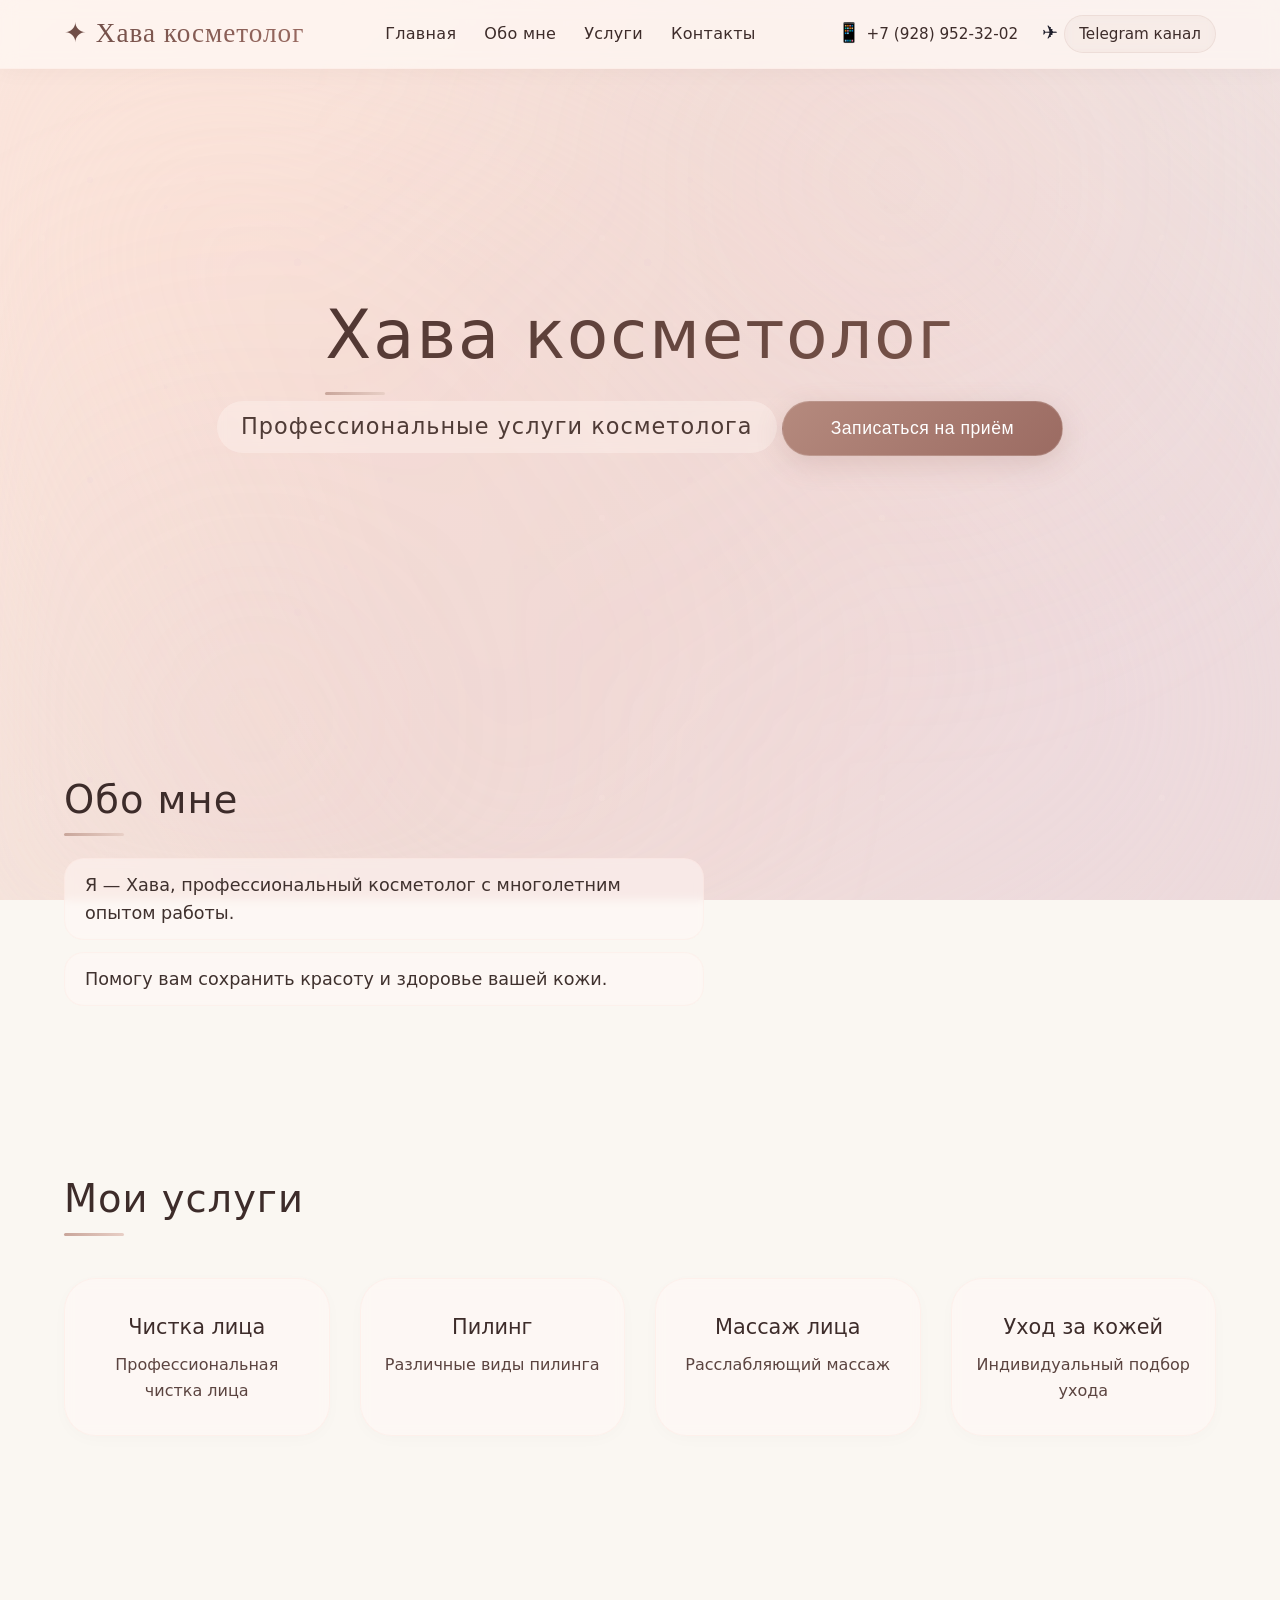
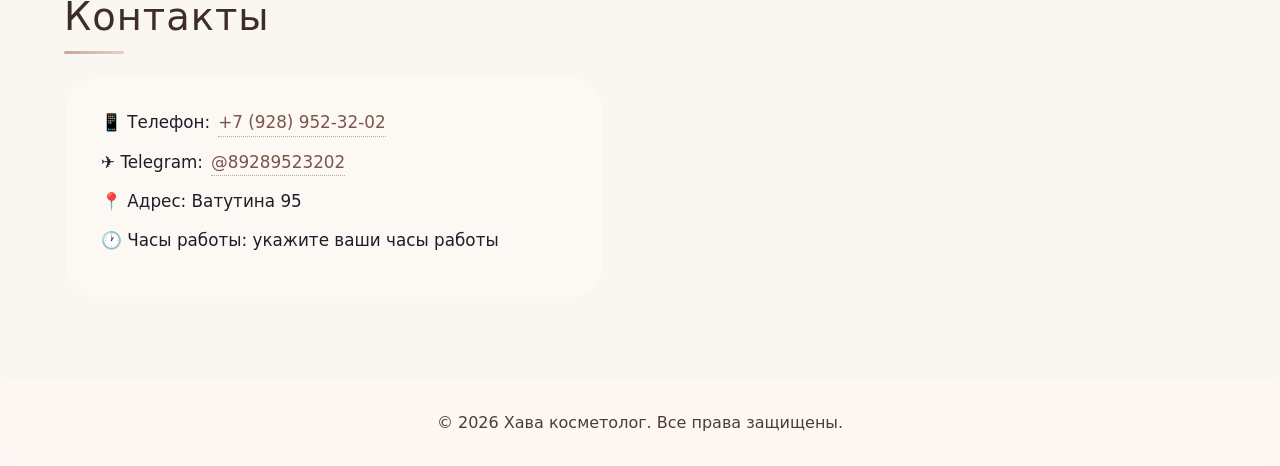
==== about.html @ 1139dc3a "Add files via upload" ====
<!DOCTYPE html>
<html lang="ru">
<head>
    <meta charset="UTF-8">
    <meta name="viewport" content="width=device-width, initial-scale=1.0">
    <title>Хава косметолог</title>
    <style>
        /* ===== RESET & BASE ===== */
        * {
            margin: 0;
            padding: 0;
            box-sizing: border-box;
        }

        body {
            font-family: 'Segoe UI', 'Roboto', system-ui, -apple-system, sans-serif;
            color: #1e1e2a;
            background: #faf7f2;
            line-height: 1.6;
            overflow-x: hidden;
        }

        .container {
            max-width: 1200px;
            margin: 0 auto;
            padding: 0 24px;
        }

        /* ===== АНИМИРОВАННЫЙ ФОН (косметологический вайб) ===== */
        .background-animation {
            position: fixed;
            top: 0;
            left: 0;
            width: 100%;
            height: 100%;
            z-index: -2;
            overflow: hidden;
            background: linear-gradient(145deg, #f9f0eb 0%, #f1e4dd 100%);
        }

        /* плавные переливающиеся пятна — как косметические масла */
        .gradient-bg {
            position: absolute;
            top: -20%;
            left: -10%;
            width: 120%;
            height: 140%;
            background: radial-gradient(circle at 20% 30%, rgba(255, 215, 200, 0.5) 0%, rgba(245, 195, 180, 0.2) 40%, transparent 70%),
                        radial-gradient(circle at 80% 70%, rgba(230, 200, 220, 0.4) 0%, rgba(210, 180, 200, 0.15) 50%, transparent 70%),
                        radial-gradient(circle at 40% 80%, rgba(255, 235, 220, 0.3) 0%, transparent 60%);
            filter: blur(70px);
            animation: floatGradient 18s ease-in-out infinite alternate;
        }

        @keyframes floatGradient {
            0% { transform: translate(0, 0) scale(1) rotate(0deg); }
            33% { transform: translate(4%, -3%) scale(1.05) rotate(2deg); }
            66% { transform: translate(-3%, 4%) scale(0.95) rotate(-2deg); }
            100% { transform: translate(2%, -2%) scale(1.02) rotate(1deg); }
        }

        /* частицы — как невесомые капли или микрокапсулы */
        .particles {
            position: absolute;
            top: 0;
            left: 0;
            width: 100%;
            height: 100%;
            background-image:
                radial-gradient(circle at 10% 20%, rgba(255, 220, 210, 0.25) 2px, transparent 2px),
                radial-gradient(circle at 30% 60%, rgba(240, 210, 220, 0.2) 3px, transparent 3px),
                radial-gradient(circle at 70% 30%, rgba(250, 230, 225, 0.2) 2px, transparent 2px),
                radial-gradient(circle at 85% 75%, rgba(235, 205, 215, 0.2) 4px, transparent 4px),
                radial-gradient(circle at 15% 85%, rgba(255, 240, 230, 0.15) 3px, transparent 3px),
                radial-gradient(circle at 50% 45%, rgba(245, 215, 210, 0.1) 5px, transparent 5px),
                radial-gradient(circle at 92% 15%, rgba(230, 200, 210, 0.15) 2px, transparent 2px);
            background-size: 200px 200px, 300px 300px, 250px 250px, 350px 350px, 280px 280px, 400px 400px, 180px 180px;
            background-repeat: repeat;
            opacity: 0.7;
            animation: driftParticles 40s linear infinite;
        }

        @keyframes driftParticles {
            0% { background-position: 0 0, 0 0, 0 0, 0 0, 0 0, 0 0, 0 0; }
            100% { background-position: 400px 300px, -300px 400px, 500px -200px, -400px 500px, 200px -300px, -500px 200px, 300px 400px; }
        }

        /* Дополнительный слой с мягкими окружностями, как флер */
        .background-animation::after {
            content: '';
            position: absolute;
            top: 0;
            left: 0;
            width: 100%;
            height: 100%;
            background: radial-gradient(circle at 70% 20%, rgba(255, 215, 200, 0.1) 0%, transparent 50%),
                        radial-gradient(circle at 20% 80%, rgba(230, 200, 215, 0.1) 0%, transparent 50%);
            filter: blur(40px);
            pointer-events: none;
        }

        /* ===== HEADER ===== */
        .header {
            background: rgba(255, 248, 245, 0.75);
            backdrop-filter: blur(8px);
            -webkit-backdrop-filter: blur(8px);
            box-shadow: 0 4px 20px rgba(0, 0, 0, 0.03);
            border-bottom: 1px solid rgba(255, 220, 210, 0.2);
            position: sticky;
            top: 0;
            z-index: 50;
            padding: 12px 0;
        }

        .header-content {
            display: flex;
            align-items: center;
            justify-content: space-between;
            flex-wrap: wrap;
            gap: 16px;
        }

        .logo h1 {
            font-size: 1.7rem;
            font-weight: 300;
            letter-spacing: 1px;
            color: #3d2c2a;
            background: linear-gradient(135deg, #6b4a44, #9b6b62);
            -webkit-background-clip: text;
            -webkit-text-fill-color: transparent;
            background-clip: text;
            font-family: 'Georgia', serif;
        }

        .nav-list {
            display: flex;
            list-style: none;
            gap: 28px;
        }

        .nav-list a {
            text-decoration: none;
            color: #3d2c2a;
            font-weight: 400;
            font-size: 1rem;
            padding: 6px 0;
            border-bottom: 2px solid transparent;
            transition: 0.25s ease;
            letter-spacing: 0.3px;
        }

        .nav-list a:hover {
            border-bottom-color: #b58a7e;
            color: #7a554b;
        }

        .header-contacts {
            display: flex;
            align-items: center;
            gap: 24px;
            flex-wrap: wrap;
        }

        .contact-item {
            display: flex;
            align-items: center;
            gap: 6px;
        }

        .contact-icon {
            font-size: 1.2rem;
        }

        .phone, .telegram {
            text-decoration: none;
            color: #3d2c2a;
            font-weight: 400;
            transition: color 0.2s;
            font-size: 0.95rem;
        }

        .phone:hover, .telegram:hover {
            color: #a06b5e;
        }

        .telegram {
            background: rgba(200, 170, 160, 0.15);
            padding: 6px 14px;
            border-radius: 40px;
            font-weight: 400;
            backdrop-filter: blur(4px);
            border: 1px solid rgba(200, 170, 160, 0.2);
        }

        .telegram:hover {
            background: rgba(200, 170, 160, 0.25);
        }

        .mobile-menu-btn {
            display: none;
            flex-direction: column;
            gap: 5px;
            background: transparent;
            border: none;
            cursor: pointer;
            padding: 6px;
        }

        .mobile-menu-btn span {
            width: 28px;
            height: 2.5px;
            background: #3d2c2a;
            border-radius: 4px;
            transition: 0.2s;
        }

        /* ===== SECTIONS ===== */
        .section {
            padding: 70px 0 80px;
            position: relative;
        }

        .section h2 {
            font-size: 2.4rem;
            font-weight: 300;
            letter-spacing: 1px;
            margin-bottom: 28px;
            color: #3d2c2a;
            position: relative;
            display: inline-block;
        }

        .section h2::after {
            content: '';
            position: absolute;
            bottom: -6px;
            left: 0;
            width: 60px;
            height: 3px;
            background: linear-gradient(90deg, #c9a69b, #e8cfc6);
            border-radius: 4px;
        }

        .hero {
            min-height: 70vh;
            display: flex;
            align-items: center;
            justify-content: center;
            text-align: center;
            padding: 40px 0;
        }

        .hero h2 {
            font-size: 4.2rem;
            font-weight: 300;
            letter-spacing: 2px;
            margin-bottom: 12px;
            background: linear-gradient(145deg, #4d3430, #7a554b);
            -webkit-background-clip: text;
            -webkit-text-fill-color: transparent;
            background-clip: text;
        }

        .hero p {
            font-size: 1.4rem;
            color: #4f3b36;
            font-weight: 300;
            margin-bottom: 32px;
            background: rgba(255, 245, 240, 0.4);
            backdrop-filter: blur(4px);
            padding: 8px 24px;
            display: inline-block;
            border-radius: 60px;
            letter-spacing: 1px;
        }

        .cta-btn {
            background: linear-gradient(135deg, #b58a7e, #9b6b62);
            border: none;
            padding: 16px 48px;
            font-size: 1.1rem;
            font-weight: 400;
            color: #fff;
            border-radius: 60px;
            cursor: pointer;
            transition: 0.25s ease;
            box-shadow: 0 8px 28px rgba(150, 100, 90, 0.2);
            letter-spacing: 0.5px;
            backdrop-filter: blur(4px);
            border: 1px solid rgba(255, 255, 255, 0.15);
        }

        .cta-btn:hover {
            transform: scale(1.02);
            box-shadow: 0 12px 34px rgba(130, 85, 75, 0.3);
            background: linear-gradient(135deg, #c49a8e, #a8756a);
        }

        /* about / services / contact */
        #about p {
            max-width: 640px;
            font-size: 1.1rem;
            color: #3f312e;
            background: rgba(255, 248, 245, 0.5);
            backdrop-filter: blur(4px);
            padding: 12px 20px;
            border-radius: 20px;
            margin-bottom: 12px;
            border: 1px solid rgba(255, 220, 210, 0.2);
        }

        .services-grid {
            display: grid;
            grid-template-columns: repeat(auto-fit, minmax(200px, 1fr));
            gap: 30px;
            margin-top: 20px;
        }

        .service-card {
            background: rgba(255, 248, 245, 0.5);
            backdrop-filter: blur(6px);
            -webkit-backdrop-filter: blur(6px);
            border: 1px solid rgba(255, 220, 210, 0.25);
            border-radius: 32px;
            padding: 32px 20px;
            text-align: center;
            transition: 0.3s ease;
            box-shadow: 0 4px 16px rgba(0, 0, 0, 0.02);
        }

        .service-card:hover {
            transform: translateY(-6px);
            background: rgba(255, 248, 245, 0.75);
            border-color: rgba(200, 170, 160, 0.4);
            box-shadow: 0 12px 32px rgba(130, 100, 90, 0.08);
        }

        .service-card h3 {
            font-size: 1.3rem;
            font-weight: 400;
            color: #3d2c2a;
            margin-bottom: 8px;
        }

        .service-card p {
            color: #5b4440;
            font-weight: 300;
        }

        .contact-info {
            background: rgba(255, 248, 245, 0.45);
            backdrop-filter: blur(6px);
            border-radius: 32px;
            padding: 32px 36px;
            max-width: 540px;
            border: 1px solid rgba(255, 220, 210, 0.2);
        }

        .contact-info p {
            margin-bottom: 12px;
            font-size: 1.05rem;
            display: flex;
            align-items: center;
            gap: 8px;
            flex-wrap: wrap;
        }

        .contact-info a {
            color: #7a554b;
            text-decoration: none;
            border-bottom: 1px dotted #c9a69b;
            transition: 0.2s;
        }

        .contact-info a:hover {
            color: #4d3430;
            border-bottom-color: #7a554b;
        }

        /* ===== FOOTER ===== */
        .footer {
            background: rgba(255, 248, 245, 0.5);
            backdrop-filter: blur(6px);
            border-top: 1px solid rgba(255, 220, 210, 0.2);
            padding: 30px 0;
            text-align: center;
            color: #4f3b36;
            font-weight: 300;
        }

        /* ===== RESPONSIVE ===== */
        @media (max-width: 992px) {
            .header-content {
                flex-wrap: wrap;
                gap: 12px;
            }
            .nav-list {
                gap: 16px;
            }
            .hero h2 {
                font-size: 3.2rem;
            }
        }

        @media (max-width: 768px) {
            .mobile-menu-btn {
                display: flex;
            }
            .nav {
                display: none;
                width: 100%;
                order: 3;
            }
            .nav.open {
                display: block;
            }
            .nav-list {
                flex-direction: column;
                align-items: center;
                padding: 16px 0;
                gap: 12px;
            }
            .header-contacts {
                gap: 12px;
            }
            .hero h2 {
                font-size: 2.6rem;
            }
            .hero p {
                font-size: 1.1rem;
                padding: 6px 16px;
            }
            .section {
                padding: 50px 0 60px;
            }
            .contact-info {
                padding: 24px 20px;
            }
        }

        @media (max-width: 480px) {
            .logo h1 {
                font-size: 1.3rem;
            }
            .phone, .telegram {
                font-size: 0.85rem;
            }
            .cta-btn {
                padding: 14px 32px;
                font-size: 1rem;
            }
        }
    </style>
</head>
<body>
    <!-- Анимированный фон -->
    <div class="background-animation">
        <div class="gradient-bg"></div>
        <div class="particles"></div>
    </div>

    <!-- Шапка сайта -->
    <header class="header">
        <div class="container">
            <div class="header-content">
                <div class="logo">
                    <h1>✦ Хава косметолог</h1>
                </div>

                <nav class="nav" id="mainNav">
                    <ul class="nav-list">
                        <li><a href="#home">Главная</a></li>
                        <li><a href="#about">Обо мне</a></li>
                        <li><a href="#services">Услуги</a></li>
                        <li><a href="#contact">Контакты</a></li>
                    </ul>
                </nav>

                <div class="header-contacts">
                    <div class="contact-item">
                        <span class="contact-icon">📱</span>
                        <a href="tel:+79289523202" class="phone">+7 (928) 952-32-02</a>
                    </div>
                    <div class="contact-item">
                        <span class="contact-icon">✈️</span>
                        <a href="https://t.me/your_telegram_channel" target="_blank" class="telegram">
                            Telegram канал
                        </a>
                    </div>
                </div>

                <button class="mobile-menu-btn" id="mobileMenuBtn" aria-label="Меню">
                    <span></span>
                    <span></span>
                    <span></span>
                </button>
            </div>
        </div>
    </header>

    <!-- Основной контент -->
    <main class="main-content">
        <section id="home" class="section hero">
            <div class="container">
                <h2>Хава косметолог</h2>
                <p>Профессиональные услуги косметолога</p>
                <button class="cta-btn" onclick="contactMe()">Записаться на приём</button>
            </div>
        </section>

        <section id="about" class="section">
            <div class="container">
                <h2>Обо мне</h2>
                <p>Я — Хава, профессиональный косметолог с многолетним опытом работы.</p>
                <p>Помогу вам сохранить красоту и здоровье вашей кожи.</p>
            </div>
        </section>

        <section id="services" class="section">
            <div class="container">
                <h2>Мои услуги</h2>
                <div class="services-grid">
                    <div class="service-card">
                        <h3>Чистка лица</h3>
                        <p>Профессиональная чистка лица</p>
                    </div>
                    <div class="service-card">
                        <h3>Пилинг</h3>
                        <p>Различные виды пилинга</p>
                    </div>
                    <div class="service-card">
                        <h3>Массаж лица</h3>
                        <p>Расслабляющий массаж</p>
                    </div>
                    <div class="service-card">
                        <h3>Уход за кожей</h3>
                        <p>Индивидуальный подбор ухода</p>
                    </div>
                </div>
            </div>
        </section>

        <section id="contact" class="section">
            <div class="container">
                <h2>Контакты</h2>
                <div class="contact-info">
                    <p>📱 Телефон: <a href="tel:+79289523202">+7 (928) 952-32-02</a></p>
                    <p>✈️ Telegram: <a href="https://t.me/89289523202" target="_blank">@89289523202</a></p>
                    <p>📍 Адрес: Ватутина 95 </p>
                    <p>🕐 Часы работы: укажите ваши часы работы</p>
                </div>
            </div>
        </section>
    </main>

    <!-- Подвал сайта -->
    <footer class="footer">
        <div class="container">
            <p>&copy; 2026 Хава косметолог. Все права защищены.</p>
        </div>
    </footer>

    <script>
        // Мобильное меню
        const mobileBtn = document.getElementById('mobileMenuBtn');
        const nav = document.getElementById('mainNav');

        mobileBtn.addEventListener('click', function() {
            nav.classList.toggle('open');
        });

        // Закрываем меню при клике на ссылку
        document.querySelectorAll('.nav-list a').forEach(link => {
            link.addEventListener('click', () => {
                nav.classList.remove('open');
            });
        });

        // Функция для кнопки "Записаться"
        function contactMe() {
            const contactSection = document.getElementById('contact');
            if (contactSection) {
                contactSection.scrollIntoView({ behavior: 'smooth' });
            }
        }

        // Плавный скролл для всех якорных ссылок
        document.querySelectorAll('a[href^="#"]').forEach(anchor => {
            anchor.addEventListener('click', function(e) {
                const targetId = this.getAttribute('href');
                if (targetId === '#') return;
                const target = document.querySelector(targetId);
                if (target) {
                    e.preventDefault();
                    target.scrollIntoView({ behavior: 'smooth' });
                }
            });
        });
    </script>
</body>
</html>
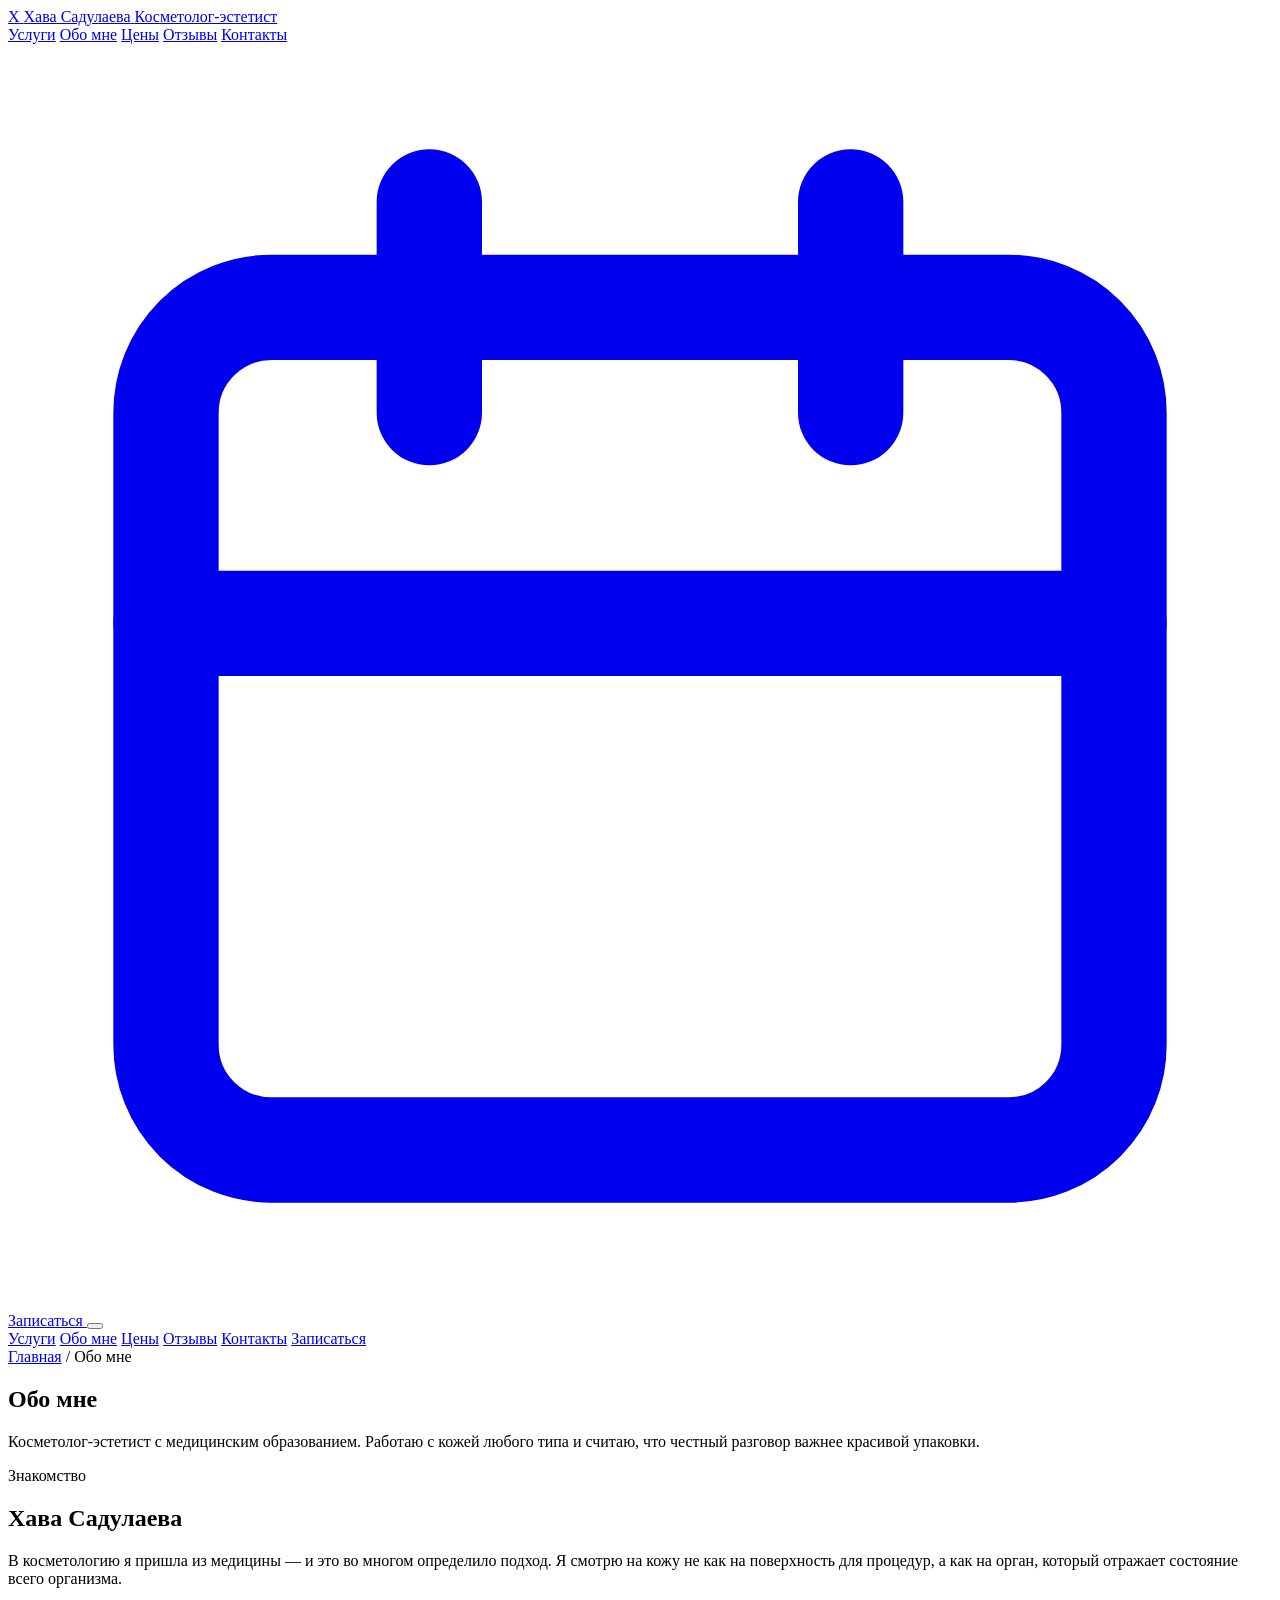
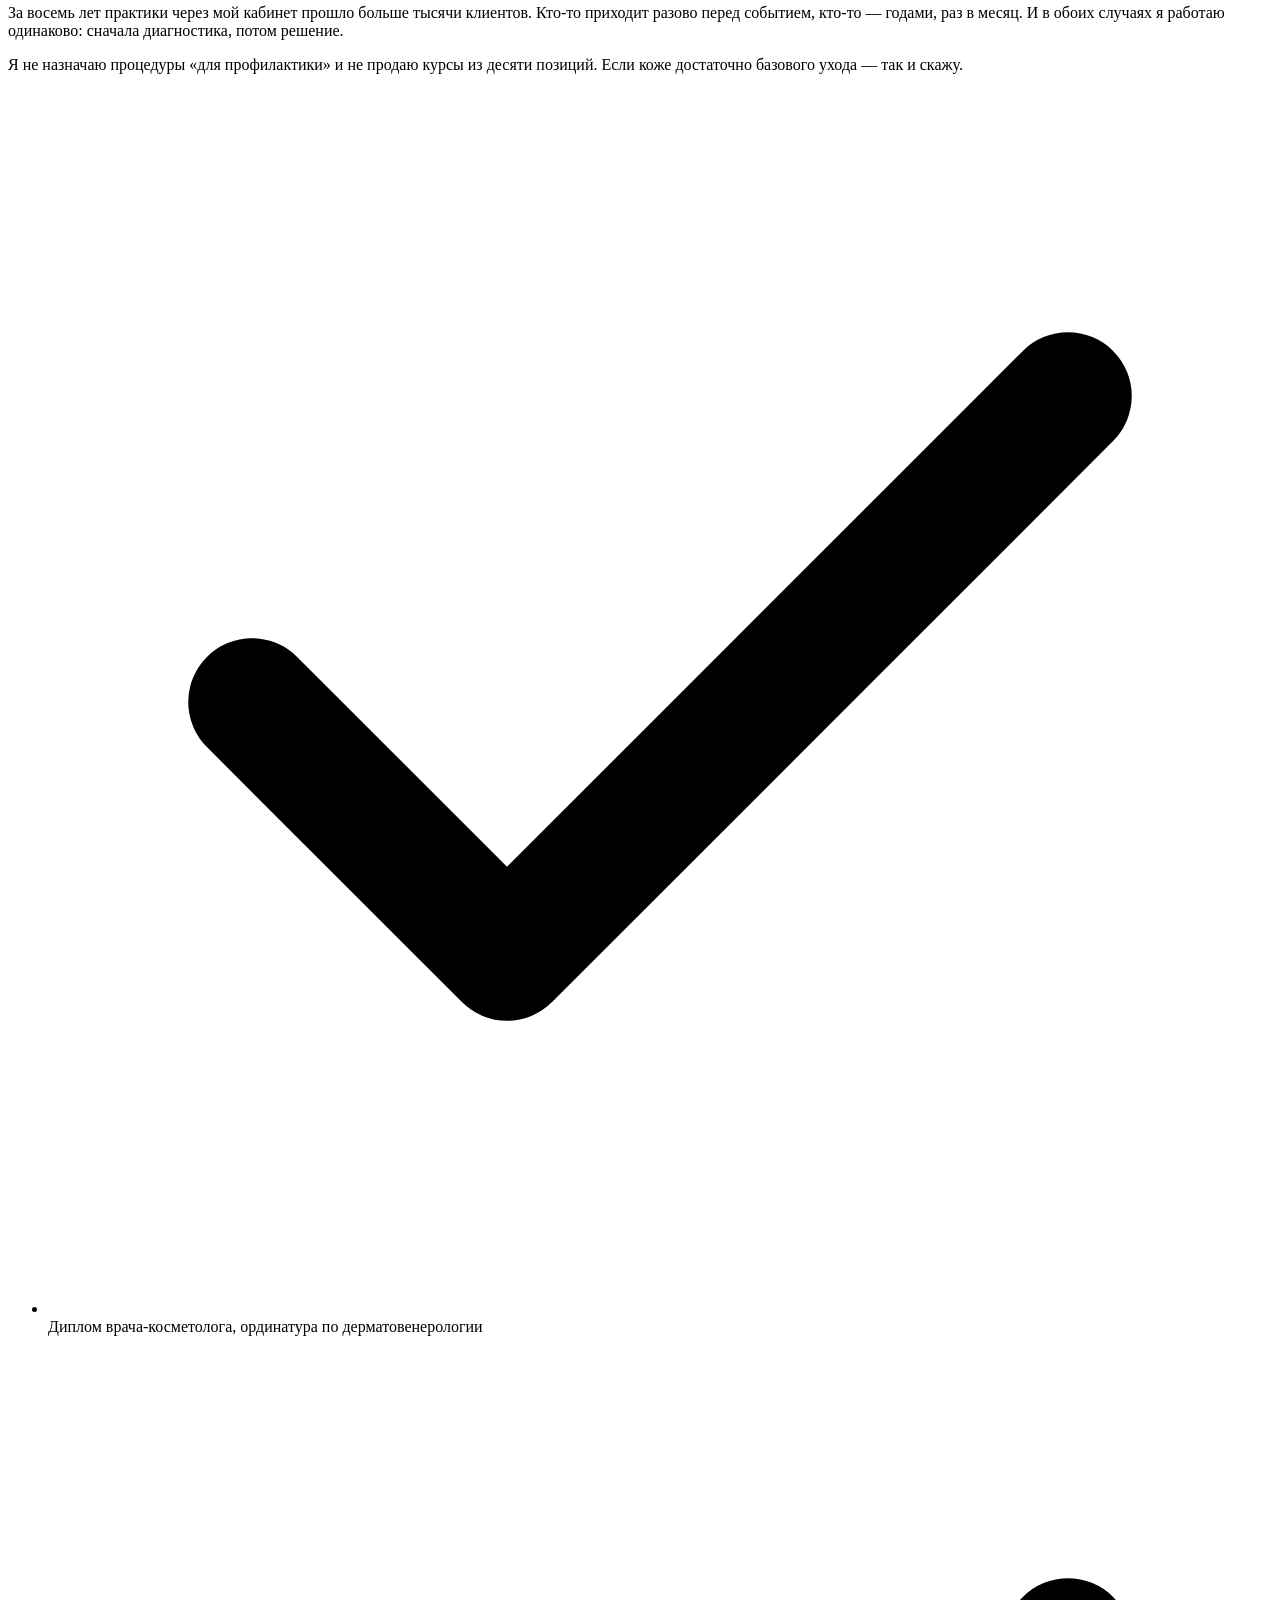
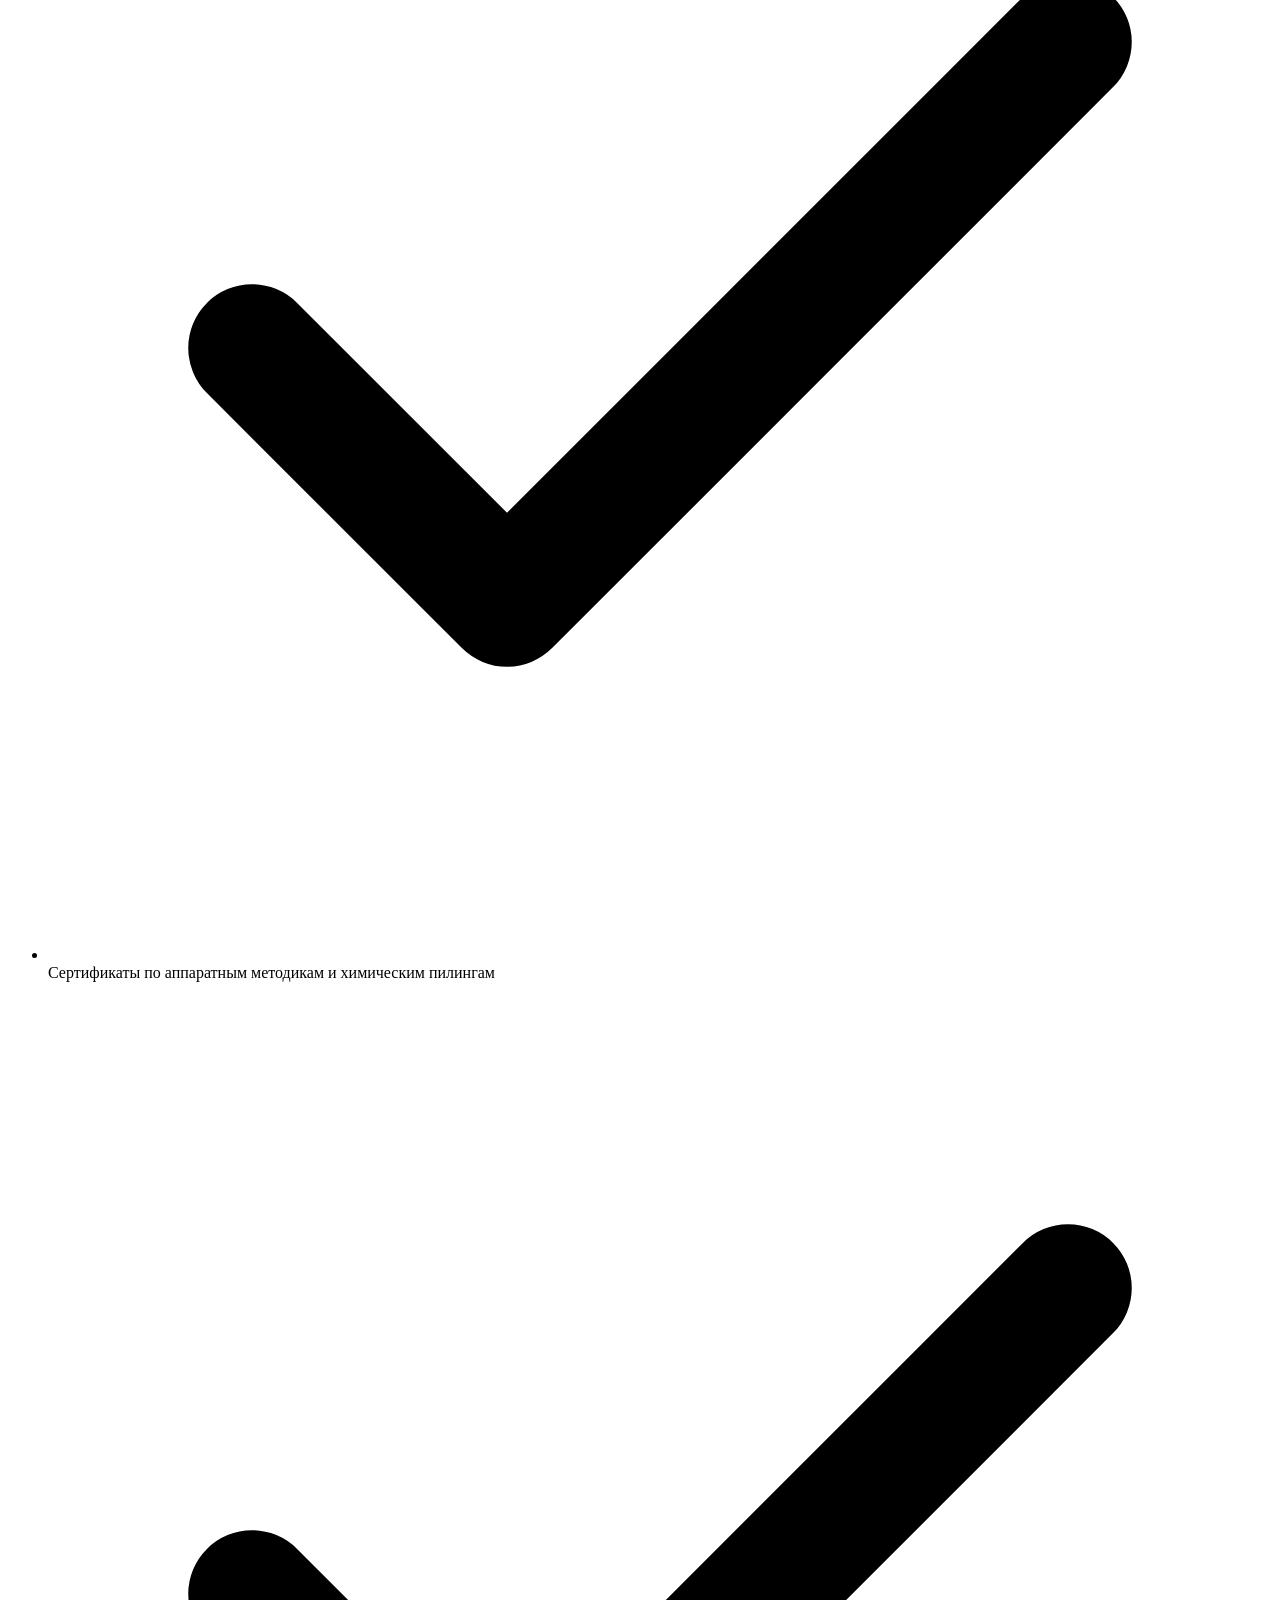
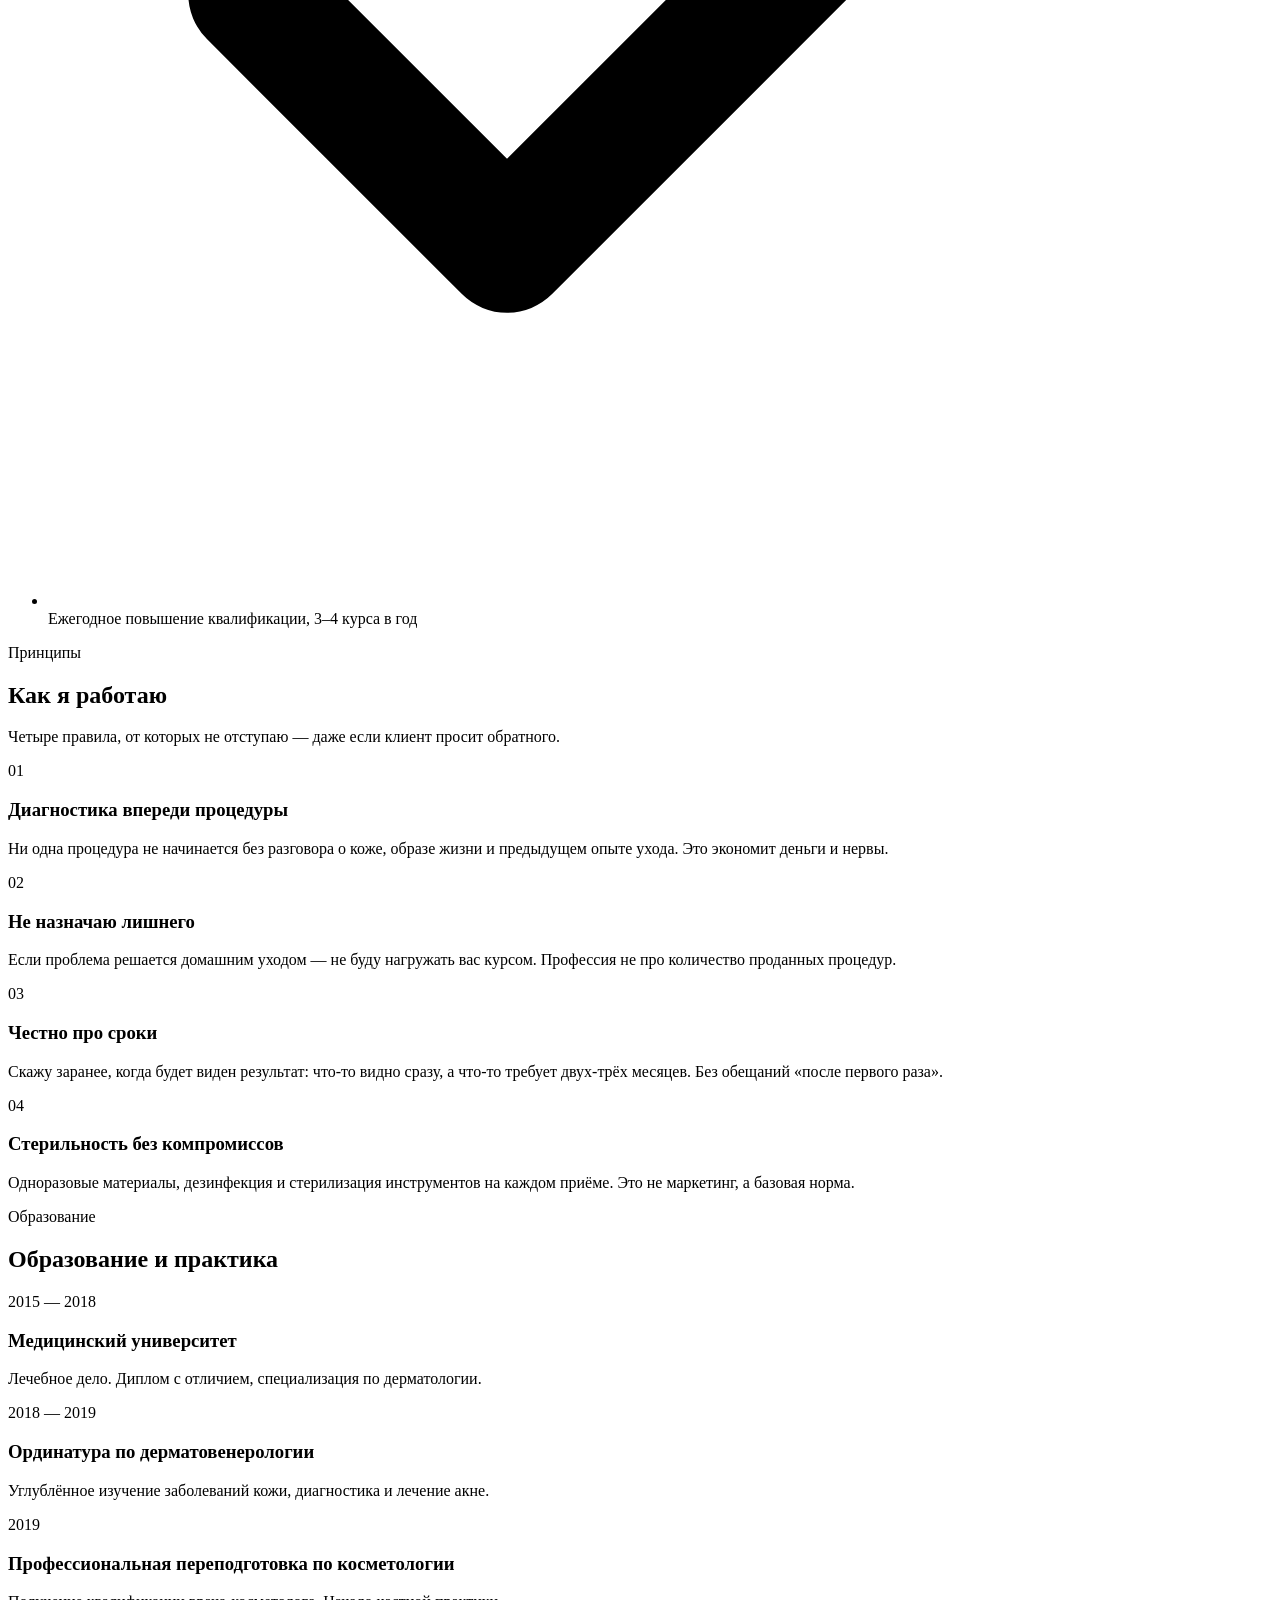
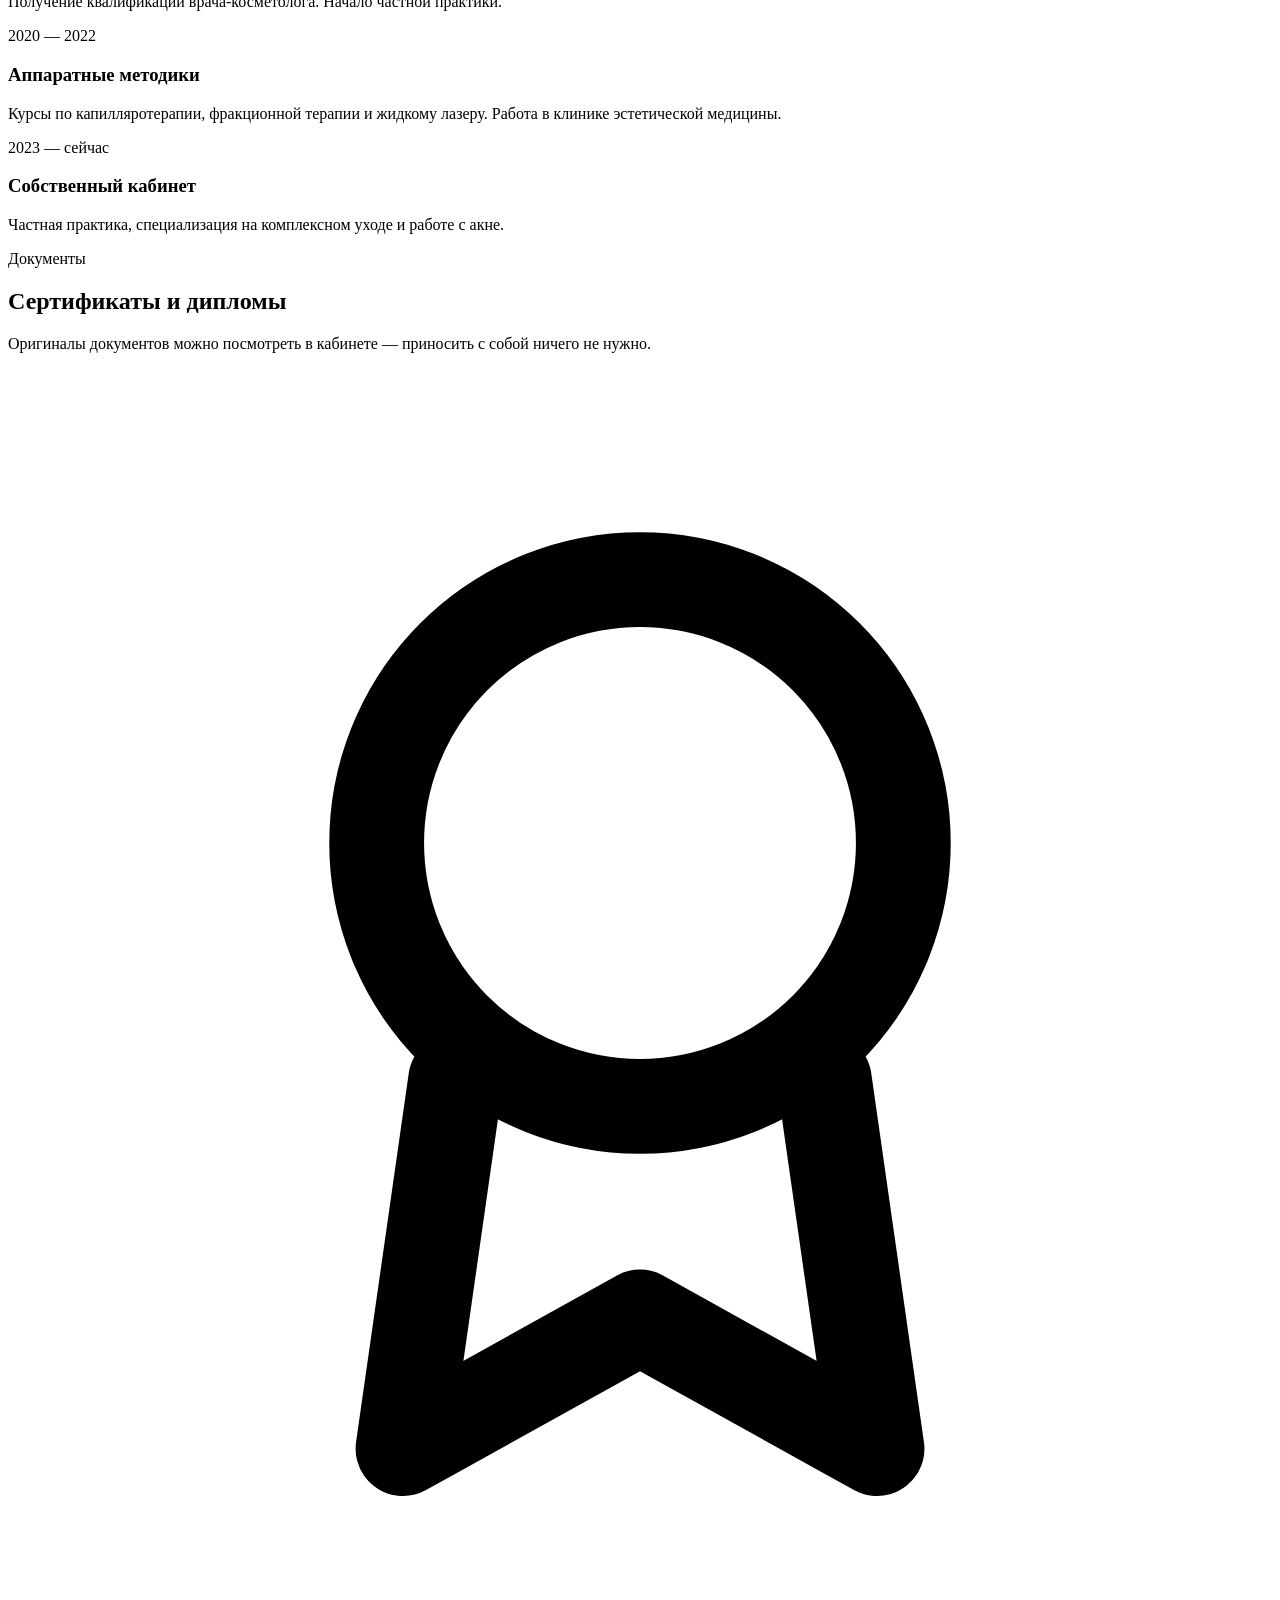
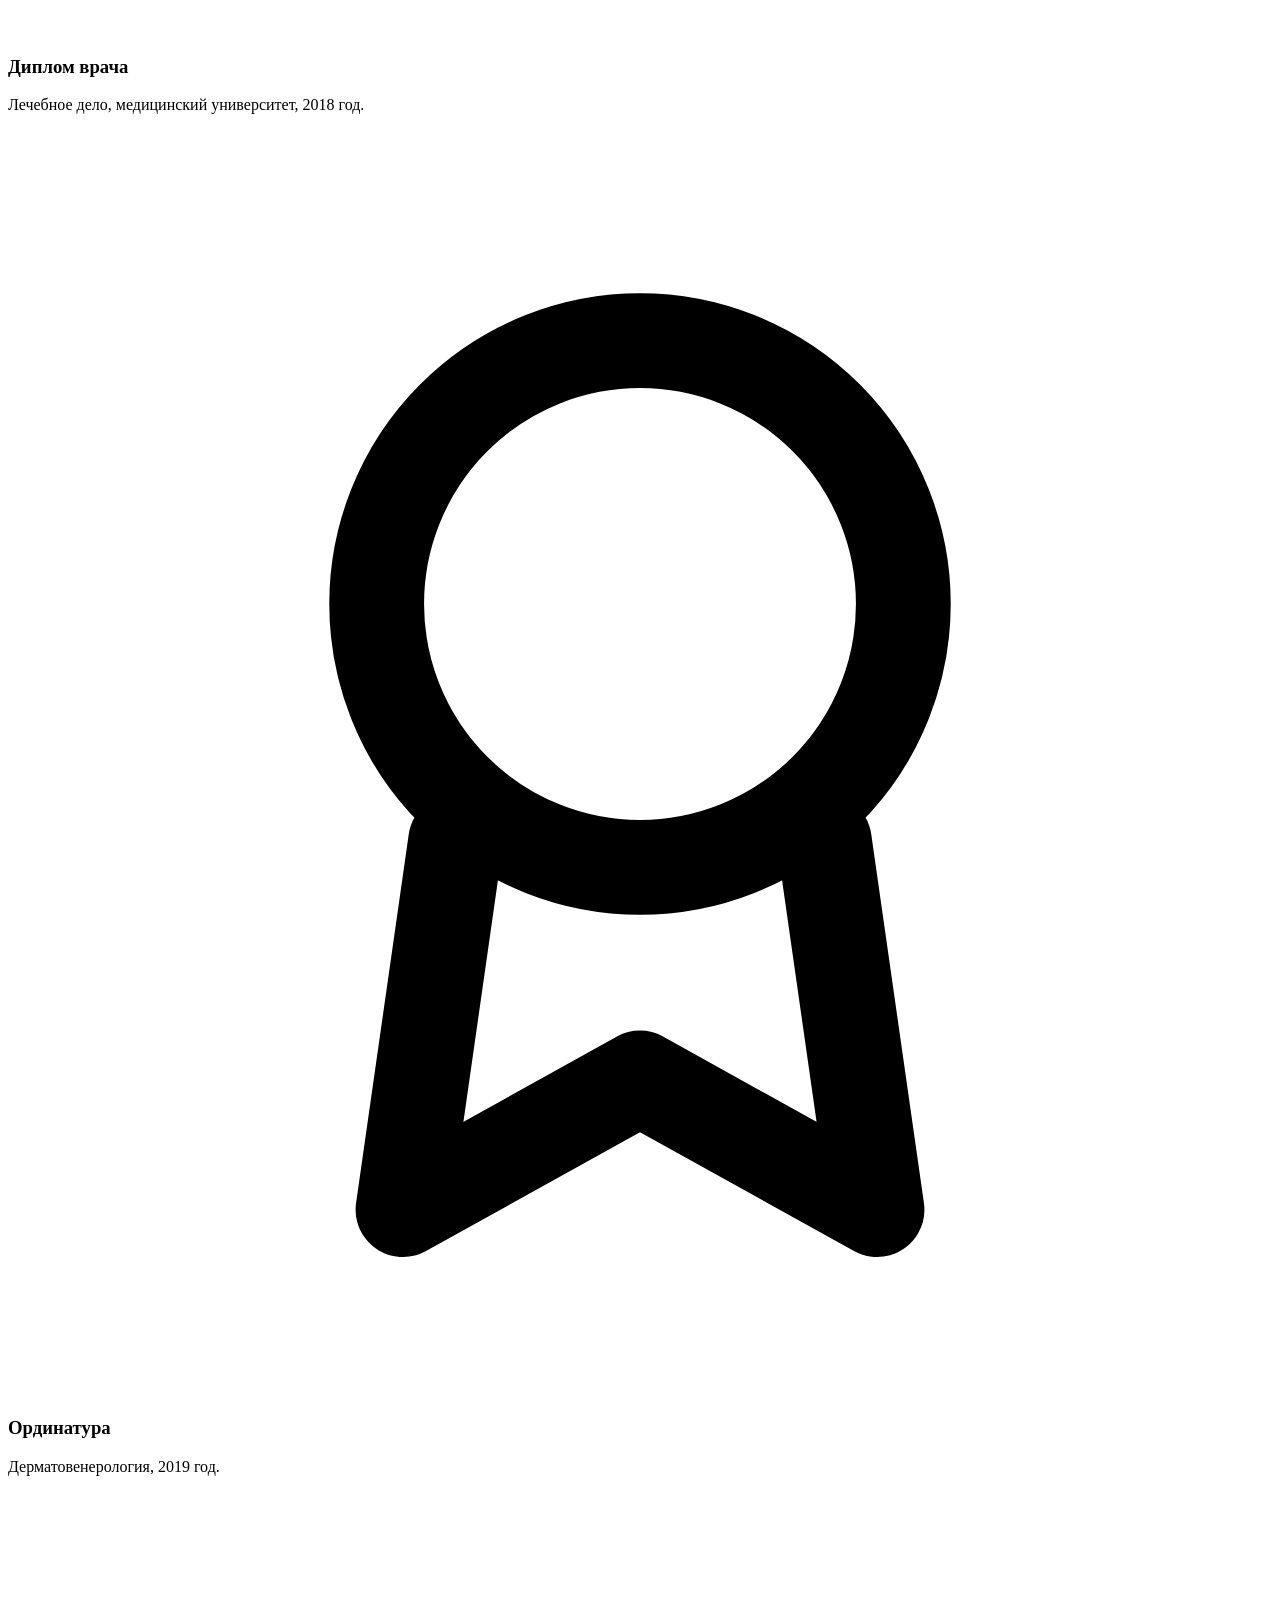
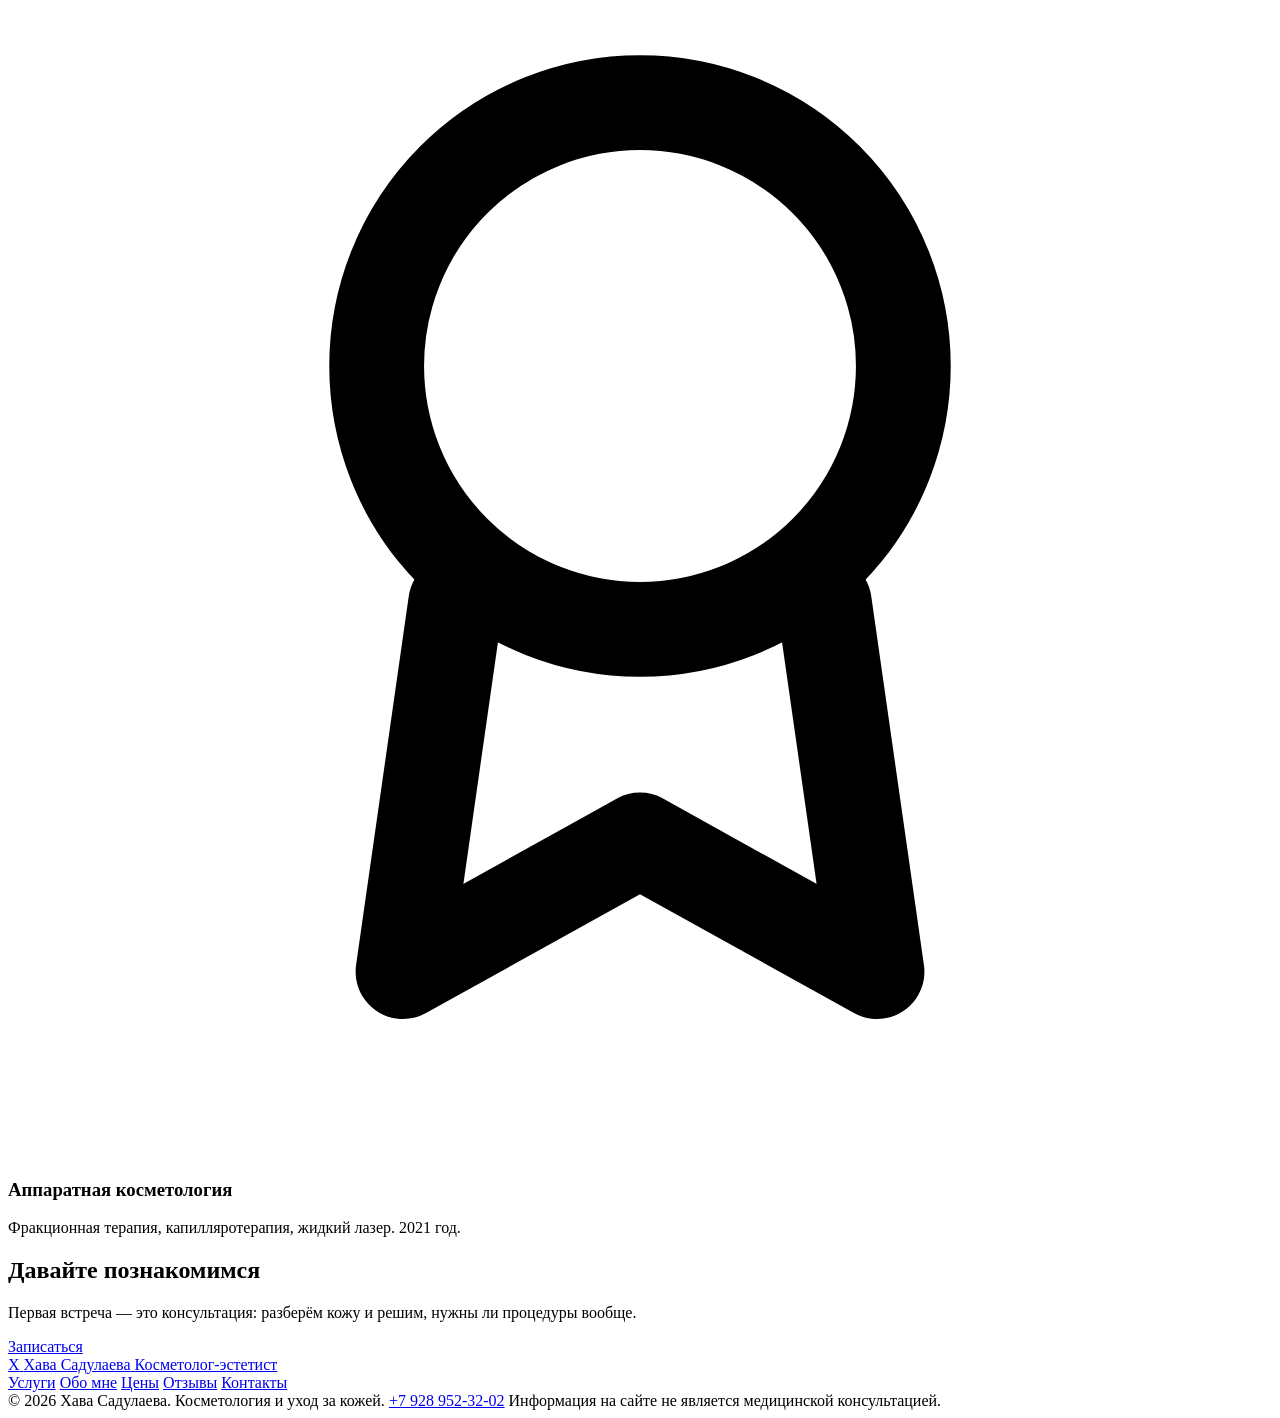
==== commit ba01b179: "Add files via upload" ====
--- a/about.html
+++ b/about.html
@@ -1,601 +1,284 @@
-<!DOCTYPE html>
-<html lang="ru">
-<head>
-    <meta charset="UTF-8">
-    <meta name="viewport" content="width=device-width, initial-scale=1.0">
-    <title>Хава косметолог</title>
-    <style>
-        /* ===== RESET & BASE ===== */
-        * {
-            margin: 0;
-            padding: 0;
-            box-sizing: border-box;
-        }
-
-        body {
-            font-family: 'Segoe UI', 'Roboto', system-ui, -apple-system, sans-serif;
-            color: #1e1e2a;
-            background: #faf7f2;
-            line-height: 1.6;
-            overflow-x: hidden;
-        }
-
-        .container {
-            max-width: 1200px;
-            margin: 0 auto;
-            padding: 0 24px;
-        }
-
-        /* ===== АНИМИРОВАННЫЙ ФОН (косметологический вайб) ===== */
-        .background-animation {
-            position: fixed;
-            top: 0;
-            left: 0;
-            width: 100%;
-            height: 100%;
-            z-index: -2;
-            overflow: hidden;
-            background: linear-gradient(145deg, #f9f0eb 0%, #f1e4dd 100%);
-        }
-
-        /* плавные переливающиеся пятна — как косметические масла */
-        .gradient-bg {
-            position: absolute;
-            top: -20%;
-            left: -10%;
-            width: 120%;
-            height: 140%;
-            background: radial-gradient(circle at 20% 30%, rgba(255, 215, 200, 0.5) 0%, rgba(245, 195, 180, 0.2) 40%, transparent 70%),
-                        radial-gradient(circle at 80% 70%, rgba(230, 200, 220, 0.4) 0%, rgba(210, 180, 200, 0.15) 50%, transparent 70%),
-                        radial-gradient(circle at 40% 80%, rgba(255, 235, 220, 0.3) 0%, transparent 60%);
-            filter: blur(70px);
-            animation: floatGradient 18s ease-in-out infinite alternate;
-        }
-
-        @keyframes floatGradient {
-            0% { transform: translate(0, 0) scale(1) rotate(0deg); }
-            33% { transform: translate(4%, -3%) scale(1.05) rotate(2deg); }
-            66% { transform: translate(-3%, 4%) scale(0.95) rotate(-2deg); }
-            100% { transform: translate(2%, -2%) scale(1.02) rotate(1deg); }
-        }
-
-        /* частицы — как невесомые капли или микрокапсулы */
-        .particles {
-            position: absolute;
-            top: 0;
-            left: 0;
-            width: 100%;
-            height: 100%;
-            background-image:
-                radial-gradient(circle at 10% 20%, rgba(255, 220, 210, 0.25) 2px, transparent 2px),
-                radial-gradient(circle at 30% 60%, rgba(240, 210, 220, 0.2) 3px, transparent 3px),
-                radial-gradient(circle at 70% 30%, rgba(250, 230, 225, 0.2) 2px, transparent 2px),
-                radial-gradient(circle at 85% 75%, rgba(235, 205, 215, 0.2) 4px, transparent 4px),
-                radial-gradient(circle at 15% 85%, rgba(255, 240, 230, 0.15) 3px, transparent 3px),
-                radial-gradient(circle at 50% 45%, rgba(245, 215, 210, 0.1) 5px, transparent 5px),
-                radial-gradient(circle at 92% 15%, rgba(230, 200, 210, 0.15) 2px, transparent 2px);
-            background-size: 200px 200px, 300px 300px, 250px 250px, 350px 350px, 280px 280px, 400px 400px, 180px 180px;
-            background-repeat: repeat;
-            opacity: 0.7;
-            animation: driftParticles 40s linear infinite;
-        }
-
-        @keyframes driftParticles {
-            0% { background-position: 0 0, 0 0, 0 0, 0 0, 0 0, 0 0, 0 0; }
-            100% { background-position: 400px 300px, -300px 400px, 500px -200px, -400px 500px, 200px -300px, -500px 200px, 300px 400px; }
-        }
-
-        /* Дополнительный слой с мягкими окружностями, как флер */
-        .background-animation::after {
-            content: '';
-            position: absolute;
-            top: 0;
-            left: 0;
-            width: 100%;
-            height: 100%;
-            background: radial-gradient(circle at 70% 20%, rgba(255, 215, 200, 0.1) 0%, transparent 50%),
-                        radial-gradient(circle at 20% 80%, rgba(230, 200, 215, 0.1) 0%, transparent 50%);
-            filter: blur(40px);
-            pointer-events: none;
-        }
-
-        /* ===== HEADER ===== */
-        .header {
-            background: rgba(255, 248, 245, 0.75);
-            backdrop-filter: blur(8px);
-            -webkit-backdrop-filter: blur(8px);
-            box-shadow: 0 4px 20px rgba(0, 0, 0, 0.03);
-            border-bottom: 1px solid rgba(255, 220, 210, 0.2);
-            position: sticky;
-            top: 0;
-            z-index: 50;
-            padding: 12px 0;
-        }
-
-        .header-content {
-            display: flex;
-            align-items: center;
-            justify-content: space-between;
-            flex-wrap: wrap;
-            gap: 16px;
-        }
-
-        .logo h1 {
-            font-size: 1.7rem;
-            font-weight: 300;
-            letter-spacing: 1px;
-            color: #3d2c2a;
-            background: linear-gradient(135deg, #6b4a44, #9b6b62);
-            -webkit-background-clip: text;
-            -webkit-text-fill-color: transparent;
-            background-clip: text;
-            font-family: 'Georgia', serif;
-        }
-
-        .nav-list {
-            display: flex;
-            list-style: none;
-            gap: 28px;
-        }
-
-        .nav-list a {
-            text-decoration: none;
-            color: #3d2c2a;
-            font-weight: 400;
-            font-size: 1rem;
-            padding: 6px 0;
-            border-bottom: 2px solid transparent;
-            transition: 0.25s ease;
-            letter-spacing: 0.3px;
-        }
-
-        .nav-list a:hover {
-            border-bottom-color: #b58a7e;
-            color: #7a554b;
-        }
-
-        .header-contacts {
-            display: flex;
-            align-items: center;
-            gap: 24px;
-            flex-wrap: wrap;
-        }
-
-        .contact-item {
-            display: flex;
-            align-items: center;
-            gap: 6px;
-        }
-
-        .contact-icon {
-            font-size: 1.2rem;
-        }
-
-        .phone, .telegram {
-            text-decoration: none;
-            color: #3d2c2a;
-            font-weight: 400;
-            transition: color 0.2s;
-            font-size: 0.95rem;
-        }
-
-        .phone:hover, .telegram:hover {
-            color: #a06b5e;
-        }
-
-        .telegram {
-            background: rgba(200, 170, 160, 0.15);
-            padding: 6px 14px;
-            border-radius: 40px;
-            font-weight: 400;
-            backdrop-filter: blur(4px);
-            border: 1px solid rgba(200, 170, 160, 0.2);
-        }
-
-        .telegram:hover {
-            background: rgba(200, 170, 160, 0.25);
-        }
-
-        .mobile-menu-btn {
-            display: none;
-            flex-direction: column;
-            gap: 5px;
-            background: transparent;
-            border: none;
-            cursor: pointer;
-            padding: 6px;
-        }
-
-        .mobile-menu-btn span {
-            width: 28px;
-            height: 2.5px;
-            background: #3d2c2a;
-            border-radius: 4px;
-            transition: 0.2s;
-        }
-
-        /* ===== SECTIONS ===== */
-        .section {
-            padding: 70px 0 80px;
-            position: relative;
-        }
-
-        .section h2 {
-            font-size: 2.4rem;
-            font-weight: 300;
-            letter-spacing: 1px;
-            margin-bottom: 28px;
-            color: #3d2c2a;
-            position: relative;
-            display: inline-block;
-        }
-
-        .section h2::after {
-            content: '';
-            position: absolute;
-            bottom: -6px;
-            left: 0;
-            width: 60px;
-            height: 3px;
-            background: linear-gradient(90deg, #c9a69b, #e8cfc6);
-            border-radius: 4px;
-        }
-
-        .hero {
-            min-height: 70vh;
-            display: flex;
-            align-items: center;
-            justify-content: center;
-            text-align: center;
-            padding: 40px 0;
-        }
-
-        .hero h2 {
-            font-size: 4.2rem;
-            font-weight: 300;
-            letter-spacing: 2px;
-            margin-bottom: 12px;
-            background: linear-gradient(145deg, #4d3430, #7a554b);
-            -webkit-background-clip: text;
-            -webkit-text-fill-color: transparent;
-            background-clip: text;
-        }
-
-        .hero p {
-            font-size: 1.4rem;
-            color: #4f3b36;
-            font-weight: 300;
-            margin-bottom: 32px;
-            background: rgba(255, 245, 240, 0.4);
-            backdrop-filter: blur(4px);
-            padding: 8px 24px;
-            display: inline-block;
-            border-radius: 60px;
-            letter-spacing: 1px;
-        }
-
-        .cta-btn {
-            background: linear-gradient(135deg, #b58a7e, #9b6b62);
-            border: none;
-            padding: 16px 48px;
-            font-size: 1.1rem;
-            font-weight: 400;
-            color: #fff;
-            border-radius: 60px;
-            cursor: pointer;
-            transition: 0.25s ease;
-            box-shadow: 0 8px 28px rgba(150, 100, 90, 0.2);
-            letter-spacing: 0.5px;
-            backdrop-filter: blur(4px);
-            border: 1px solid rgba(255, 255, 255, 0.15);
-        }
-
-        .cta-btn:hover {
-            transform: scale(1.02);
-            box-shadow: 0 12px 34px rgba(130, 85, 75, 0.3);
-            background: linear-gradient(135deg, #c49a8e, #a8756a);
-        }
-
-        /* about / services / contact */
-        #about p {
-            max-width: 640px;
-            font-size: 1.1rem;
-            color: #3f312e;
-            background: rgba(255, 248, 245, 0.5);
-            backdrop-filter: blur(4px);
-            padding: 12px 20px;
-            border-radius: 20px;
-            margin-bottom: 12px;
-            border: 1px solid rgba(255, 220, 210, 0.2);
-        }
-
-        .services-grid {
-            display: grid;
-            grid-template-columns: repeat(auto-fit, minmax(200px, 1fr));
-            gap: 30px;
-            margin-top: 20px;
-        }
-
-        .service-card {
-            background: rgba(255, 248, 245, 0.5);
-            backdrop-filter: blur(6px);
-            -webkit-backdrop-filter: blur(6px);
-            border: 1px solid rgba(255, 220, 210, 0.25);
-            border-radius: 32px;
-            padding: 32px 20px;
-            text-align: center;
-            transition: 0.3s ease;
-            box-shadow: 0 4px 16px rgba(0, 0, 0, 0.02);
-        }
-
-        .service-card:hover {
-            transform: translateY(-6px);
-            background: rgba(255, 248, 245, 0.75);
-            border-color: rgba(200, 170, 160, 0.4);
-            box-shadow: 0 12px 32px rgba(130, 100, 90, 0.08);
-        }
-
-        .service-card h3 {
-            font-size: 1.3rem;
-            font-weight: 400;
-            color: #3d2c2a;
-            margin-bottom: 8px;
-        }
-
-        .service-card p {
-            color: #5b4440;
-            font-weight: 300;
-        }
-
-        .contact-info {
-            background: rgba(255, 248, 245, 0.45);
-            backdrop-filter: blur(6px);
-            border-radius: 32px;
-            padding: 32px 36px;
-            max-width: 540px;
-            border: 1px solid rgba(255, 220, 210, 0.2);
-        }
-
-        .contact-info p {
-            margin-bottom: 12px;
-            font-size: 1.05rem;
-            display: flex;
-            align-items: center;
-            gap: 8px;
-            flex-wrap: wrap;
-        }
-
-        .contact-info a {
-            color: #7a554b;
-            text-decoration: none;
-            border-bottom: 1px dotted #c9a69b;
-            transition: 0.2s;
-        }
-
-        .contact-info a:hover {
-            color: #4d3430;
-            border-bottom-color: #7a554b;
-        }
-
-        /* ===== FOOTER ===== */
-        .footer {
-            background: rgba(255, 248, 245, 0.5);
-            backdrop-filter: blur(6px);
-            border-top: 1px solid rgba(255, 220, 210, 0.2);
-            padding: 30px 0;
-            text-align: center;
-            color: #4f3b36;
-            font-weight: 300;
-        }
-
-        /* ===== RESPONSIVE ===== */
-        @media (max-width: 992px) {
-            .header-content {
-                flex-wrap: wrap;
-                gap: 12px;
-            }
-            .nav-list {
-                gap: 16px;
-            }
-            .hero h2 {
-                font-size: 3.2rem;
-            }
-        }
-
-        @media (max-width: 768px) {
-            .mobile-menu-btn {
-                display: flex;
-            }
-            .nav {
-                display: none;
-                width: 100%;
-                order: 3;
-            }
-            .nav.open {
-                display: block;
-            }
-            .nav-list {
-                flex-direction: column;
-                align-items: center;
-                padding: 16px 0;
-                gap: 12px;
-            }
-            .header-contacts {
-                gap: 12px;
-            }
-            .hero h2 {
-                font-size: 2.6rem;
-            }
-            .hero p {
-                font-size: 1.1rem;
-                padding: 6px 16px;
-            }
-            .section {
-                padding: 50px 0 60px;
-            }
-            .contact-info {
-                padding: 24px 20px;
-            }
-        }
-
-        @media (max-width: 480px) {
-            .logo h1 {
-                font-size: 1.3rem;
-            }
-            .phone, .telegram {
-                font-size: 0.85rem;
-            }
-            .cta-btn {
-                padding: 14px 32px;
-                font-size: 1rem;
-            }
-        }
-    </style>
-</head>
-<body>
-    <!-- Анимированный фон -->
-    <div class="background-animation">
-        <div class="gradient-bg"></div>
-        <div class="particles"></div>
-    </div>
-
-    <!-- Шапка сайта -->
-    <header class="header">
-        <div class="container">
-            <div class="header-content">
-                <div class="logo">
-                    <h1>✦ Хава косметолог</h1>
-                </div>
-
-                <nav class="nav" id="mainNav">
-                    <ul class="nav-list">
-                        <li><a href="#home">Главная</a></li>
-                        <li><a href="#about">Обо мне</a></li>
-                        <li><a href="#services">Услуги</a></li>
-                        <li><a href="#contact">Контакты</a></li>
-                    </ul>
-                </nav>
-
-                <div class="header-contacts">
-                    <div class="contact-item">
-                        <span class="contact-icon">📱</span>
-                        <a href="tel:+79289523202" class="phone">+7 (928) 952-32-02</a>
-                    </div>
-                    <div class="contact-item">
-                        <span class="contact-icon">✈️</span>
-                        <a href="https://t.me/your_telegram_channel" target="_blank" class="telegram">
-                            Telegram канал
-                        </a>
-                    </div>
-                </div>
-
-                <button class="mobile-menu-btn" id="mobileMenuBtn" aria-label="Меню">
-                    <span></span>
-                    <span></span>
-                    <span></span>
-                </button>
-            </div>
-        </div>
-    </header>
-
-    <!-- Основной контент -->
-    <main class="main-content">
-        <section id="home" class="section hero">
-            <div class="container">
-                <h2>Хава косметолог</h2>
-                <p>Профессиональные услуги косметолога</p>
-                <button class="cta-btn" onclick="contactMe()">Записаться на приём</button>
-            </div>
-        </section>
-
-        <section id="about" class="section">
-            <div class="container">
-                <h2>Обо мне</h2>
-                <p>Я — Хава, профессиональный косметолог с многолетним опытом работы.</p>
-                <p>Помогу вам сохранить красоту и здоровье вашей кожи.</p>
-            </div>
-        </section>
-
-        <section id="services" class="section">
-            <div class="container">
-                <h2>Мои услуги</h2>
-                <div class="services-grid">
-                    <div class="service-card">
-                        <h3>Чистка лица</h3>
-                        <p>Профессиональная чистка лица</p>
-                    </div>
-                    <div class="service-card">
-                        <h3>Пилинг</h3>
-                        <p>Различные виды пилинга</p>
-                    </div>
-                    <div class="service-card">
-                        <h3>Массаж лица</h3>
-                        <p>Расслабляющий массаж</p>
-                    </div>
-                    <div class="service-card">
-                        <h3>Уход за кожей</h3>
-                        <p>Индивидуальный подбор ухода</p>
-                    </div>
-                </div>
-            </div>
-        </section>
-
-        <section id="contact" class="section">
-            <div class="container">
-                <h2>Контакты</h2>
-                <div class="contact-info">
-                    <p>📱 Телефон: <a href="tel:+79289523202">+7 (928) 952-32-02</a></p>
-                    <p>✈️ Telegram: <a href="https://t.me/89289523202" target="_blank">@89289523202</a></p>
-                    <p>📍 Адрес: Ватутина 95 </p>
-                    <p>🕐 Часы работы: укажите ваши часы работы</p>
-                </div>
-            </div>
-        </section>
-    </main>
-
-    <!-- Подвал сайта -->
-    <footer class="footer">
-        <div class="container">
-            <p>&copy; 2026 Хава косметолог. Все права защищены.</p>
-        </div>
-    </footer>
-
-    <script>
-        // Мобильное меню
-        const mobileBtn = document.getElementById('mobileMenuBtn');
-        const nav = document.getElementById('mainNav');
-
-        mobileBtn.addEventListener('click', function() {
-            nav.classList.toggle('open');
-        });
-
-        // Закрываем меню при клике на ссылку
-        document.querySelectorAll('.nav-list a').forEach(link => {
-            link.addEventListener('click', () => {
-                nav.classList.remove('open');
-            });
-        });
-
-        // Функция для кнопки "Записаться"
-        function contactMe() {
-            const contactSection = document.getElementById('contact');
-            if (contactSection) {
-                contactSection.scrollIntoView({ behavior: 'smooth' });
-            }
-        }
-
-        // Плавный скролл для всех якорных ссылок
-        document.querySelectorAll('a[href^="#"]').forEach(anchor => {
-            anchor.addEventListener('click', function(e) {
-                const targetId = this.getAttribute('href');
-                if (targetId === '#') return;
-                const target = document.querySelector(targetId);
-                if (target) {
-                    e.preventDefault();
-                    target.scrollIntoView({ behavior: 'smooth' });
-                }
-            });
-        });
-    </script>
-</body>
-</html>+<!DOCTYPE html>
+<html lang="ru">
+<head>
+<meta charset="UTF-8">
+<meta name="viewport" content="width=device-width, initial-scale=1.0">
+<title>Обо мне — Хава Садулаева, косметолог-эстетист</title>
+<meta name="description" content="Хава Садулаева — косметолог-эстетист с медицинским образованием. 8 лет практики, принципы работы, образование и повышение квалификации.">
+<link rel="preconnect" href="https://fonts.googleapis.com">
+<link rel="preconnect" href="https://fonts.gstatic.com" crossorigin>
+<link href="https://fonts.googleapis.com/css2?family=Cormorant+Garamond:wght@400;500;600&family=Manrope:wght@300;400;500;600&display=swap" rel="stylesheet">
+<link rel="icon" href="img/favicon.svg" type="image/svg+xml">
+<link rel="icon" href="img/favicon.ico" sizes="any">
+<link rel="icon" href="img/favicon-32.png" sizes="32x32" type="image/png">
+<link rel="apple-touch-icon" href="img/apple-touch-icon.png">
+<link rel="stylesheet" href="css/style.css">
+</head>
+<body>
+
+<!-- ================= ШАПКА ================= -->
+<header class="header" id="header">
+  <div class="wrap">
+    <div class="header__inner">
+      <a href="index.html" class="logo">
+        <span class="logo__mark">Х</span>
+        <span class="logo__text">
+          <span class="logo__name">Хава Садулаева</span>
+          <span class="logo__role">Косметолог-эстетист</span>
+        </span>
+      </a>
+
+      <nav class="nav">
+        <a href="services.html" class="nav__link">Услуги</a>
+        <a href="about.html" class="nav__link active">Обо мне</a>
+        <a href="prices.html" class="nav__link">Цены</a>
+        <a href="reviews.html" class="nav__link">Отзывы</a>
+        <a href="contacts.html" class="nav__link">Контакты</a>
+      </nav>
+
+      <a href="contacts.html" class="header__cta">
+        <svg viewBox="0 0 24 24" fill="none" stroke="currentColor" stroke-width="2" stroke-linecap="round">
+          <rect x="3" y="5" width="18" height="16" rx="2"/><path d="M16 3v4M8 3v4M3 11h18"/>
+        </svg>
+        Записаться
+      </a>
+
+      <button class="burger" id="burger" aria-label="Меню" aria-expanded="false">
+        <span></span><span></span><span></span>
+      </button>
+    </div>
+
+    <div class="mobile-menu" id="mobileMenu">
+      <a href="services.html">Услуги</a>
+      <a href="about.html" class="active">Обо мне</a>
+      <a href="prices.html">Цены</a>
+      <a href="reviews.html">Отзывы</a>
+      <a href="contacts.html">Контакты</a>
+      <a href="contacts.html" class="header__cta">Записаться</a>
+    </div>
+  </div>
+</header>
+
+<!-- ================= ЗАГОЛОВОК СТРАНИЦЫ ================= -->
+<section class="page-head">
+  <div class="wrap">
+    <div class="page-head__inner">
+      <nav class="breadcrumbs">
+        <a href="index.html">Главная</a>
+        <span class="sep">/</span>
+        <span class="current">Обо мне</span>
+      </nav>
+      <h1>Обо мне</h1>
+      <p>Косметолог-эстетист с медицинским образованием. Работаю с кожей любого типа и считаю, что честный разговор важнее красивой упаковки.</p>
+    </div>
+  </div>
+</section>
+
+<!-- ================= ИСТОРИЯ ================= -->
+<section class="section">
+  <div class="wrap">
+    <div class="about">
+      <div class="about__photo reveal"></div>
+
+      <div class="reveal">
+        <p class="eyebrow">Знакомство</p>
+        <h2>Хава Садулаева</h2>
+        <p>
+          В косметологию я пришла из медицины — и это во многом определило подход.
+          Я смотрю на кожу не как на поверхность для процедур, а как на орган,
+          который отражает состояние всего организма.
+        </p>
+        <p>
+          За восемь лет практики через мой кабинет прошло больше тысячи клиентов.
+          Кто-то приходит разово перед событием, кто-то — годами, раз в месяц.
+          И в обоих случаях я работаю одинаково: сначала диагностика, потом решение.
+        </p>
+        <p>
+          Я не назначаю процедуры «для профилактики» и не продаю курсы из десяти
+          позиций. Если коже достаточно базового ухода — так и скажу.
+        </p>
+
+        <ul class="about__list">
+          <li>
+            <svg viewBox="0 0 24 24" fill="none" stroke="currentColor" stroke-width="2.5" stroke-linecap="round" stroke-linejoin="round"><path d="M20 6 9 17l-5-5"/></svg>
+            Диплом врача-косметолога, ординатура по дерматовенерологии
+          </li>
+          <li>
+            <svg viewBox="0 0 24 24" fill="none" stroke="currentColor" stroke-width="2.5" stroke-linecap="round" stroke-linejoin="round"><path d="M20 6 9 17l-5-5"/></svg>
+            Сертификаты по аппаратным методикам и химическим пилингам
+          </li>
+          <li>
+            <svg viewBox="0 0 24 24" fill="none" stroke="currentColor" stroke-width="2.5" stroke-linecap="round" stroke-linejoin="round"><path d="M20 6 9 17l-5-5"/></svg>
+            Ежегодное повышение квалификации, 3–4 курса в год
+          </li>
+        </ul>
+      </div>
+    </div>
+  </div>
+</section>
+
+<!-- ================= ПРИНЦИПЫ ================= -->
+<section class="section section--tint">
+  <div class="wrap">
+    <div class="section__head section__head--center reveal">
+      <p class="eyebrow">Принципы</p>
+      <h2>Как я работаю</h2>
+      <p>Четыре правила, от которых не отступаю — даже если клиент просит обратного.</p>
+    </div>
+
+    <div class="cards cards--2">
+      <article class="card reveal">
+        <div class="card__num">01</div>
+        <h3>Диагностика впереди процедуры</h3>
+        <p>Ни одна процедура не начинается без разговора о коже, образе жизни и предыдущем опыте ухода. Это экономит деньги и нервы.</p>
+      </article>
+
+      <article class="card reveal">
+        <div class="card__num">02</div>
+        <h3>Не назначаю лишнего</h3>
+        <p>Если проблема решается домашним уходом — не буду нагружать вас курсом. Профессия не про количество проданных процедур.</p>
+      </article>
+
+      <article class="card reveal">
+        <div class="card__num">03</div>
+        <h3>Честно про сроки</h3>
+        <p>Скажу заранее, когда будет виден результат: что-то видно сразу, а что-то требует двух-трёх месяцев. Без обещаний «после первого раза».</p>
+      </article>
+
+      <article class="card reveal">
+        <div class="card__num">04</div>
+        <h3>Стерильность без компромиссов</h3>
+        <p>Одноразовые материалы, дезинфекция и стерилизация инструментов на каждом приёме. Это не маркетинг, а базовая норма.</p>
+      </article>
+    </div>
+  </div>
+</section>
+
+<!-- ================= ОБРАЗОВАНИЕ ================= -->
+<section class="section">
+  <div class="wrap">
+    <div class="section__head reveal">
+      <p class="eyebrow">Образование</p>
+      <h2>Образование и практика</h2>
+    </div>
+
+    <div class="timeline reveal">
+      <div class="timeline__item">
+        <div class="timeline__year">2015 — 2018</div>
+        <h3>Медицинский университет</h3>
+        <p>Лечебное дело. Диплом с отличием, специализация по дерматологии.</p>
+      </div>
+
+      <div class="timeline__item">
+        <div class="timeline__year">2018 — 2019</div>
+        <h3>Ординатура по дерматовенерологии</h3>
+        <p>Углублённое изучение заболеваний кожи, диагностика и лечение акне.</p>
+      </div>
+
+      <div class="timeline__item">
+        <div class="timeline__year">2019</div>
+        <h3>Профессиональная переподготовка по косметологии</h3>
+        <p>Получение квалификации врача-косметолога. Начало частной практики.</p>
+      </div>
+
+      <div class="timeline__item">
+        <div class="timeline__year">2020 — 2022</div>
+        <h3>Аппаратные методики</h3>
+        <p>Курсы по капилляротерапии, фракционной терапии и жидкому лазеру. Работа в клинике эстетической медицины.</p>
+      </div>
+
+      <div class="timeline__item">
+        <div class="timeline__year">2023 — сейчас</div>
+        <h3>Собственный кабинет</h3>
+        <p>Частная практика, специализация на комплексном уходе и работе с акне.</p>
+      </div>
+    </div>
+  </div>
+</section>
+
+<!-- ================= СЕРТИФИКАТЫ ================= -->
+<section class="section section--tint">
+  <div class="wrap">
+    <div class="section__head section__head--center reveal">
+      <p class="eyebrow">Документы</p>
+      <h2>Сертификаты и дипломы</h2>
+      <p>Оригиналы документов можно посмотреть в кабинете — приносить с собой ничего не нужно.</p>
+    </div>
+
+    <div class="cards cards--3">
+      <article class="card reveal">
+        <div class="card__icon">
+          <svg viewBox="0 0 24 24" fill="none" stroke="currentColor" stroke-width="1.8" stroke-linecap="round" stroke-linejoin="round">
+            <circle cx="12" cy="9" r="5"/><path d="m8.5 13.5-1 7L12 18l4.5 2.5-1-7"/>
+          </svg>
+        </div>
+        <h3>Диплом врача</h3>
+        <p>Лечебное дело, медицинский университет, 2018 год.</p>
+      </article>
+
+      <article class="card reveal">
+        <div class="card__icon">
+          <svg viewBox="0 0 24 24" fill="none" stroke="currentColor" stroke-width="1.8" stroke-linecap="round" stroke-linejoin="round">
+            <circle cx="12" cy="9" r="5"/><path d="m8.5 13.5-1 7L12 18l4.5 2.5-1-7"/>
+          </svg>
+        </div>
+        <h3>Ординатура</h3>
+        <p>Дерматовенерология, 2019 год.</p>
+      </article>
+
+      <article class="card reveal">
+        <div class="card__icon">
+          <svg viewBox="0 0 24 24" fill="none" stroke="currentColor" stroke-width="1.8" stroke-linecap="round" stroke-linejoin="round">
+            <circle cx="12" cy="9" r="5"/><path d="m8.5 13.5-1 7L12 18l4.5 2.5-1-7"/>
+          </svg>
+        </div>
+        <h3>Аппаратная косметология</h3>
+        <p>Фракционная терапия, капилляротерапия, жидкий лазер. 2021 год.</p>
+      </article>
+    </div>
+  </div>
+</section>
+
+<!-- ================= CTA ================= -->
+<section class="section section--tight">
+  <div class="wrap">
+    <div class="cta-band reveal">
+      <div>
+        <h2>Давайте познакомимся</h2>
+        <p>Первая встреча — это консультация: разберём кожу и решим, нужны ли процедуры вообще.</p>
+      </div>
+      <a href="contacts.html" class="btn btn--primary">Записаться</a>
+    </div>
+  </div>
+</section>
+
+<!-- ================= ПОДВАЛ ================= -->
+<footer class="footer">
+  <div class="wrap">
+    <div class="footer__top">
+      <a href="index.html" class="logo">
+        <span class="logo__mark">Х</span>
+        <span class="logo__text">
+          <span class="logo__name">Хава Садулаева</span>
+          <span class="logo__role">Косметолог-эстетист</span>
+        </span>
+      </a>
+      <nav class="footer__links">
+        <a href="services.html">Услуги</a>
+        <a href="about.html">Обо мне</a>
+        <a href="prices.html">Цены</a>
+        <a href="reviews.html">Отзывы</a>
+        <a href="contacts.html">Контакты</a>
+      </nav>
+    </div>
+    <div class="footer__bottom">
+      <span>© 2026 Хава Садулаева. Косметология и уход за кожей.</span>
+      <span class="footer__phone"><a href="tel:+79289523202">+7 928 952-32-02</a></span>
+      <span>Информация на сайте не является медицинской консультацией.</span>
+    </div>
+  </div>
+</footer>
+
+<script src="js/script.js"></script>
+</body>
+</html>
